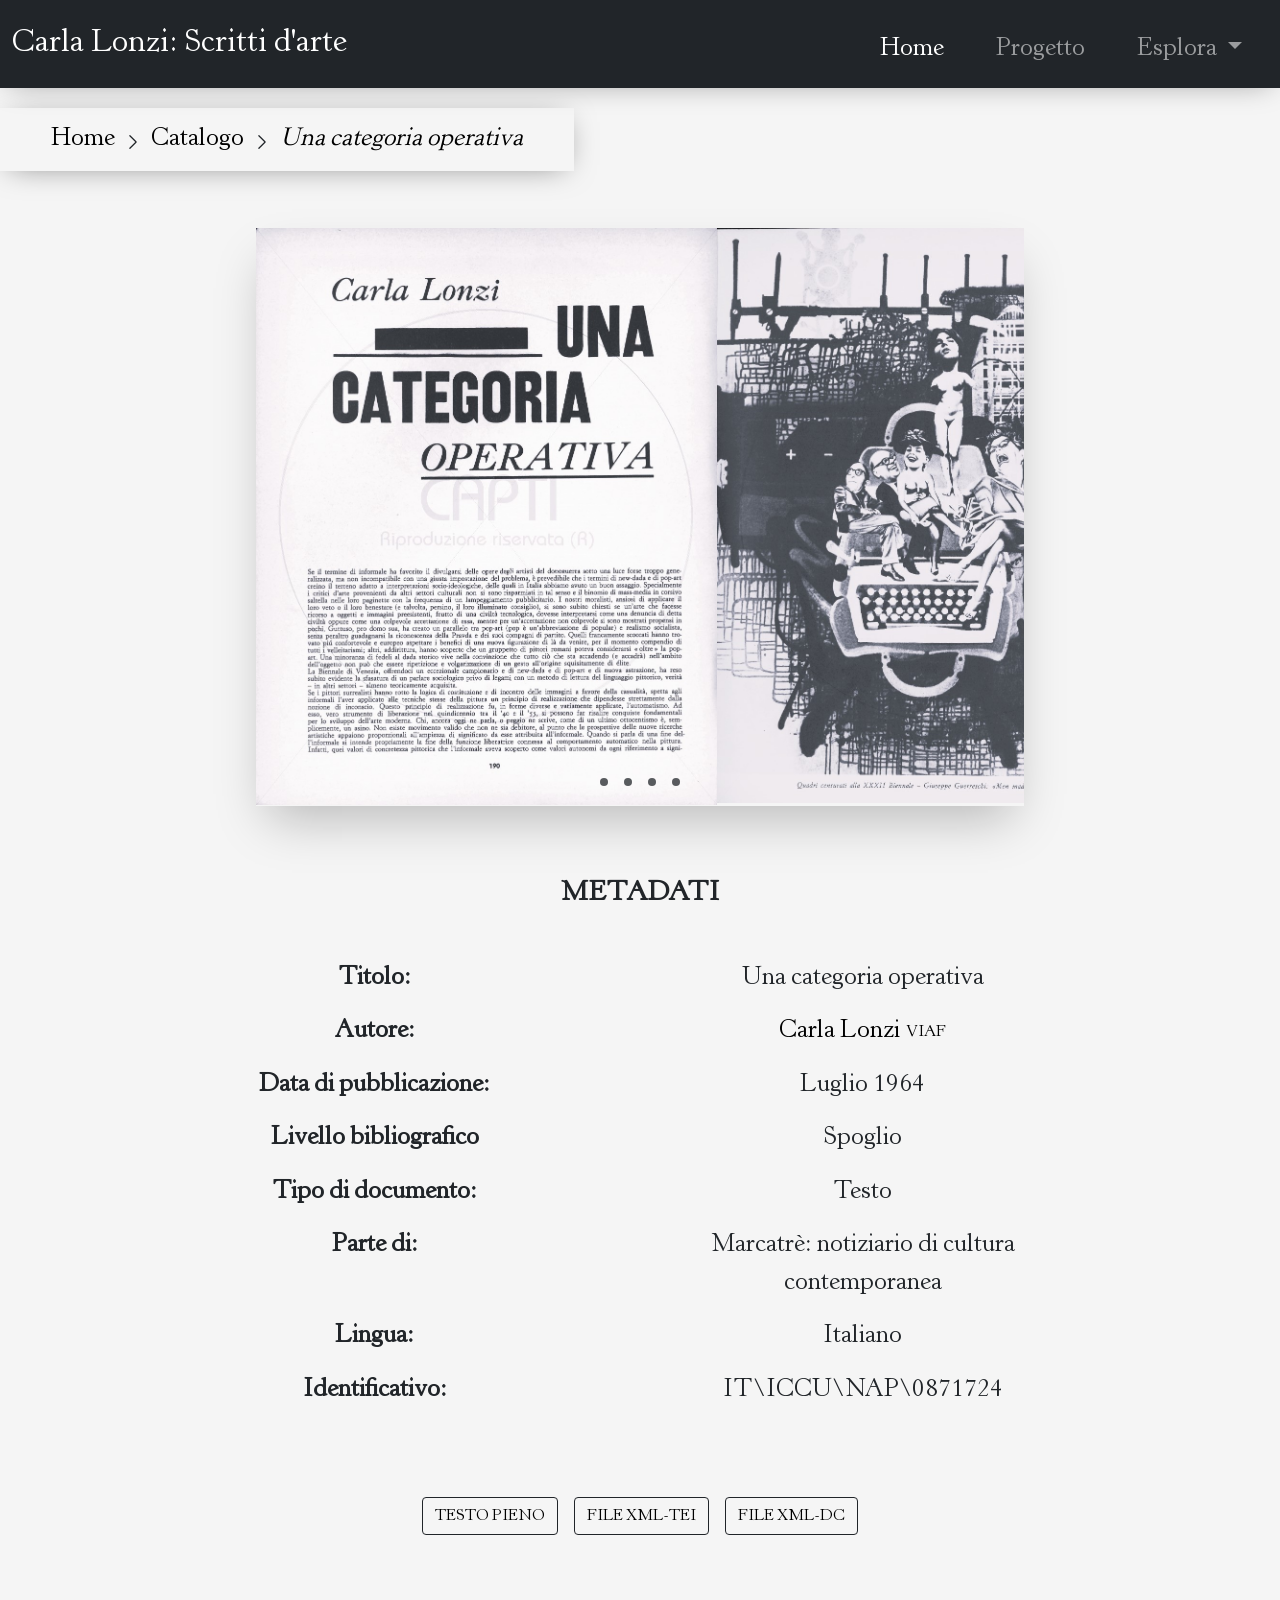
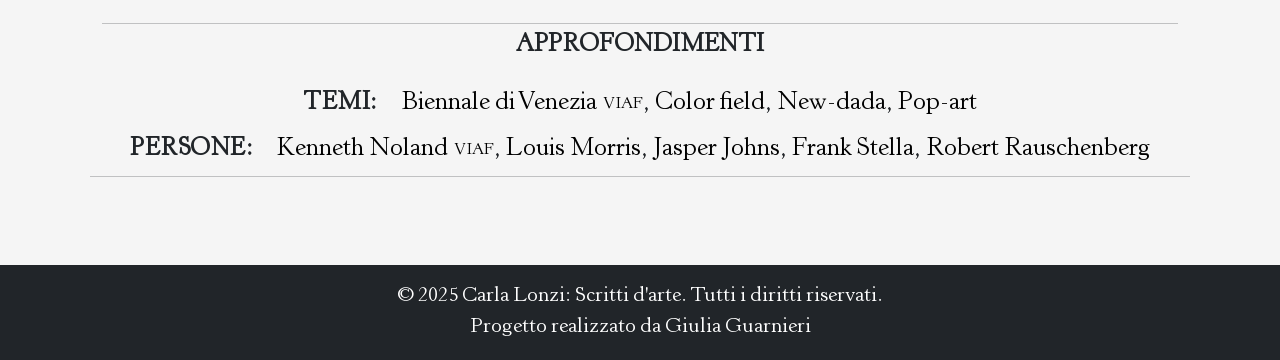
==== Item.html @ a20694e3 "Add files via upload" ====
<!doctype html>
<html lang="it">
  <head>
    
    <meta charset="utf-8">

    <link href="https://cdn.jsdelivr.net/npm/bootstrap@5.0.2/dist/css/bootstrap.min.css" rel="stylesheet" integrity="sha384-EVSTQN3/azprG1Anm3QDgpJLIm9Nao0Yz1ztcQTwFspd3yD65VohhpuuCOmLASjC" crossorigin="anonymous">
    <link rel="stylesheet" href="style.css">
    <link rel="stylesheet" href="https://cdnjs.cloudflare.com/ajax/libs/font-awesome/6.4.0/css/all.min.css">
   

    <title>Carla Lonzi: Scritti d'arte</title>
    
  </head>

  <body>
    
    <nav class="navbar navbar-expand-lg navbar-dark bg-dark">
      <div class="container-fluid">
        <a class="navbar-brand" href="index.html">Carla Lonzi: Scritti d'arte</a>
        <button class="navbar-toggler" type="button" data-bs-toggle="collapse" data-bs-target="#navbarSupportedContent" aria-controls="navbarSupportedContent" aria-expanded="false" aria-label="Toggle navigation">
          <span class="navbar-toggler-icon"></span>
        </button>
        <div class="collapse navbar-collapse" id="navbarSupportedContent">
          <ul class="navbar-nav ms-auto">
            <li class="nav-item">
              <a class="nav-link active" aria-current="page" href="Index.html">Home</a>
            </li>
            <li class="nav-item">
              <a class="nav-link" href="#">Progetto</a>
            </li>
            <li class="nav-item dropdown">
              <a class="nav-link dropdown-toggle" href="#" role="button" data-bs-toggle="dropdown" aria-expanded="false">
            Esplora
              </a>
              <ul class="dropdown-menu">
                <li><a class="dropdown-item" href="Catalogo.html">Catalogo</a></li>
                <li><a class="dropdown-item" href="#">Persone</a></li>
                <li><a class="dropdown-item" href="#">Temi</a></li>
              </ul>
            </li>
          </ul>
          
        </div>
      </div>
    </nav>

    <main>

        <section class="container-fluid1">

        <div class="breadcrumbs">
            <ul>
                <li>
                    <a href="Index.html">Home</a>
                </li>

                <li class="arrow">
                    <svg xmlns="http://www.w3.org/2000/svg" viewBox="0 0 24 24" fill="currentColor" class="size-6">
                    <path fill-rule="evenodd" d="M16.28 11.47a.75.75 0 0 1 0 1.06l-7.5 7.5a.75.75 0 0 1-1.06-1.06L14.69 12 7.72 5.03a.75.75 0 0 1 1.06-1.06l7.5 7.5Z" clip-rule="evenodd" />
                    </svg>
                </li>

                <li>
                    <a href="Catalogo.html">Catalogo</a>
                </li>

                <li class="arrow">
                    <svg xmlns="http://www.w3.org/2000/svg" viewBox="0 0 24 24" fill="currentColor" class="size-6">
                    <path fill-rule="evenodd" d="M16.28 11.47a.75.75 0 0 1 0 1.06l-7.5 7.5a.75.75 0 0 1-1.06-1.06L14.69 12 7.72 5.03a.75.75 0 0 1 1.06-1.06l7.5 7.5Z" clip-rule="evenodd" />
                    </svg>
                </li>

                <li>
                    <a href="#">Una categoria operativa</a>
                </li>

            </ul>
        </div>
        </section>

        

        <section class="container2">
            <div class="slider-wrapper2">
                <div class="slider2">
                    <img src="Immagini/Page190.jpg" id="slide-1">
                    <img src="Immagini/Page191.jpg" id="slide-2">
                    <img src="Immagini/Page192.jpg" id="slide-3">
                    <img src="Immagini/Page193.jpg" id="slide-4">
                </div>
           
        
                <div class="slider-nav2"> 
                    <a href="#slide-1"></a>
                    <a href="#slide-2"></a>
                    <a href="#slide-3"></a> 
                    <a href="#slide-4"></a> 
                </div>

            </div>
        </section>

        <section class="container text-center metadata-container">
          <div class="row">
            <div class="col-12 mb-4">
              <h3><strong>METADATI</strong></h3>
            </div>
          </div>
          <div class="row">
            <div class="col-md-4"><strong>Titolo:</strong></div>
            <div class="col-md-8">Una categoria operativa</div>
          </div>
          <div class="row mt-3">
            <div class="col-md-4"><strong>Autore:</strong></div>
            <div class="col-md-8" ><a href="http://viaf.org/viaf/79471825" target="_blank" title="VIAF ID: 79471825 (Personal)">Carla Lonzi<span class="align-text-bottom"> VIAF</span></a></div>
          </div>
          <div class="row mt-3">
            <div class="col-md-4"><strong>Data di pubblicazione:</strong></div>
            <div class="col-md-8">Luglio 1964</div>
          </div>
          <div class="row mt-3">
            <div class="col-md-4"><strong>Livello bibliografico</strong></div>
            <div class="col-md-8">Spoglio</div>
          </div>
          <div class="row mt-3">
            <div class="col-md-4"><strong>Tipo di documento:</strong></div>
            <div class="col-md-8">Testo</div>
          </div>
          <div class="row mt-3">
            <div class="col-md-4"><strong>Parte di:</strong></div>
            <div class="col-md-8">Marcatrè: notiziario di cultura contemporanea</div>
          </div>
          <div class="row mt-3">
            <div class="col-md-4"><strong>Lingua:</strong></div>
            <div class="col-md-8">Italiano</div>
          </div>
          <div class="row mt-3">
            <div class="col-md-4"><strong>Identificativo:</strong></div>
            <div class="col-md-8">IT\ICCU\NAP\0871724</div>
          </div>
        </section>

        <div class="text-center my-4 d-flex justify-content-center gap-3">
          <a href="#" class="btn metadata-btn" data-bs-toggle="modal" data-bs-target="#testoPienoModal">TESTO PIENO</a>
          <a href="file-tei.xml" class="btn metadata-btn" target="_blank">FILE XML-TEI</a>
          <a href="file-dc.xml" class="btn metadata-btn" target="_blank">FILE XML-DC</a>
        </div>

      </main>


      
      <aside class="horizontal-aside my-4">
        <div class="container">
          <hr>
          <h4 class="text-center mb-4">
            <strong>APPROFONDIMENTI</strong>
          </h4>
          <div class="row justify-content-center mb-2">
            <div class="col-auto"><strong>TEMI:</strong></div>
            <div class="col-auto">
              <a href="#" data-bs-toggle="modal" data-bs-target="#biennaleModal"><a href="http://viaf.org/viaf/148377715" target="_blank" title="VIAF ID: 148377715 (Personal)">Biennale di Venezia<span class="align-text-bottom"> VIAF</span></a>,
              <a href="#">Color field</a>, 
              <a href="#">New-dada</a>, 
              <a href="#">Pop-art</a>
            </div>
          </div>
          <div class="row justify-content-center mb-6">
            <div class="col-auto"><strong>PERSONE:</strong></div>
            <div class="col-auto">
              <a href="#" data-bs-toggle="modal" data-bs-target="#KennethNolandModal"><a href="http://viaf.org/viaf/284654" target="_blank" title="VIAF ID: 284654 (Personal)">Kenneth Noland<span class="align-text-bottom"> VIAF</span></a>, 
              <a href="#">Louis Morris</a>,
              <a href="#">Jasper Johns</a>,
              <a href="#">Frank Stella</a>,
              <a href="#">Robert Rauschenberg</a>
          </div>
          <hr>
      </div>
    </aside>


    <div class="modal fade" id="biennaleModal" tabindex="-1" aria-labelledby="biennaleModalLabel" aria-hidden="true">
      <div class="modal-dialog modal-dialog-centered">
        <div class="modal-content">
          <div class="modal-header">
            <h3 class="modal-title" id="biennaleModalLabel"><strong>Biennale di Venezia</strong></h3>
            <button type="button" class="btn-close" data-bs-dismiss="modal" aria-label="Chiudi"></button>
          </div>
          <div class="modal-body">
            <div class="card">
              <img src="Immagini/Biennale Venezia..webp" class="card-img-top" alt="Biennale di Venezia">
              <div class="card-body">
                <p class="card-text">L'Esposizione Internazionale d'Arte, o semplicemente Biennale d'arte di Venezia è una tra le più importanti e prestigiose manifestazioni internazionali d'arte contemporanea al mondo, ed è organizzata ogni due anni dalla Fondazione Biennale di Venezia.</p>
                <a class="button4" href="#">SCOPRI</a>
              </div>
            </div>
          </div>
        </div>
      </div>
    </div>

    <div class="modal fade" id="KennethNolandModal" tabindex="-1" aria-labelledby="KennethNolandModalLabel" aria-hidden="true">
      <div class="modal-dialog modal-dialog-centered">
        <div class="modal-content">
          <div class="modal-header">
            <h3 class="modal-title" id="KennethNolandModalLabel"><strong>Kenneth Noland</strong></h3>
            <button type="button" class="btn-close" data-bs-dismiss="modal" aria-label="Chiudi"></button>
          </div>
          <div class="modal-body">
            <div class="card">
              <img src="Immagini/Kenneth Noland..jpg" class="card-img-top" alt="Kenneth Noland">
              <div class="card-body">
                <p class="card-text">Kenneth Noland (Asheville, 10 aprile 1924 - Port Clyde, 5 gennaio 2010) è stato un pittore statunitense e uno dei principali esponenti del movimento artistico del Color field, assieme a Mark Rothko, Helen Frankenthaler e Barnett Newman.</p>
                <a class="button4" href="#">SCOPRI</a>
              </div>
            </div>
          </div>
        </div>
      </div>
    </div>
  
    <div class="modal fade" id="testoPienoModal" tabindex="-1" aria-labelledby="testoPienoModalLabel" aria-hidden="true">
      <div class="modal-dialog modal-dialog-centered modal-lg">
        <div class="modal-content">
          <div class="modal-header">
            <h3 class="modal-title" id="testoPienoModalLabel"><strong>Una categoria operativa</strong></h3>
            <button type="button" class="btn-close" data-bs-dismiss="modal" aria-label="Chiudi"></button>
          </div>
          <div class="modal-body">
            <div class="card">
              <div class="card-body">
                <p class="card-text">
                  Se il termine di informale ha favorito il divulgarsi delle opere degli artisti del dopoguerra sotto una luce forse troppo generalizzata, ma non incompatibile con una giusta impostazione del problema, è prevedibile che i termini di new-dada e di pop-art creino il terreno adatto a interpretazioni socio-ideologiche, delle quali in Italia abbiamo avuto un buon assaggio. Specialmente i critici d'arte provenienti da altri settori culturali non si sono risparmiati in tal senso e il binomio di mass-media in corsivo saltella nelle loro paginette con la frequenza di un lampeggiamento pubblicitario. I nostri moralisti, ansiosi di applicare il loro veto o il loro benestare (e talvolta, persino, il loro illuminato consiglio), si sono subito chiesti se un'arte che facesse ricorso a oggetti e immagini preesistenti, frutto di una civiltà tecnologica, dovesse interpretarsi come una denuncia di detta civiltà oppure come una colpevole accettazione di essa, mentre per un'accettazione non colpevole si sono mostrati propensi in pochi. Guttuso, pro domo sua, ha creato un parallelo tra pop-art (pop è l'abbreviazione di popular) e realismo socialista, senza peraltro guadagnarsi la riconoscenza della Pravda e dei suoi compagni di partito. Quelli francamente scocciati hanno trovato più confortevole e europeo aspettare i benefici di una nuova figurazione di là da venire, per il momento compendio di tutti i velleitarismi; altri, addirittura, hanno scoperto che un gruppetto di pittori romani poteva considerarsi « oltre» la pop- art. Una minoranza di fedeli al dada storico vive nella convinzione che tutto ciò che sta accadendo (e accadrà) nell'ambito dell'oggetto non può che essere ripetizione e volgarizzazione di un gesto all'origine squisitamente di élite.
                  La Biennale di Venezia, offrendoci un eccezionale campionario e di new-dada e di pop-art e di nuova astrazione, ha reso subito evidente la sfasatura di un parlare sociologico privo di legami con un metodo di lettura del linguaggio pittorico, verità in altri settori almeno teoricamente acquisita.
                  Se i pittori surrealisti hanno rotto la logica di costituzione e di incontro delle immagini a favore della casualità, spetta agli informali l'aver applicato alle tecniche stesse della pittura un principio di realizzazione che dipendesse strettamente dalla nozione di inconscio. Questo principio di realizzazione fu, in forme diverse e variamente applicate, l'automatismo. Ad esso, vero strumento di liberazione nel quindicennio tra il '40 e il '55, si possono far risalire conquiste fondamentali per lo sviluppo dell'arte moderna. Chi, ancora oggi ne parla, o peggio ne scrive, come di un ultimo ottocentismo è, semplicemente, asino. Non esiste movimento valido che non ne sia debitore, al punto che le prospettive delle nuove ricerche artistiche appaiono proporzionali all'ampiezza di significato da esse attribuita all'informale. Quando si parla di una fine dell'informale si intende propriamente la fine della funzione liberatrice connessa al comportamento automatico nella pittura. Infatti, quei valori di concretezza pittorica che l'informale aveva scoperto come valori autonomi da ogni riferimento a significati precostituiti, si pongono come lo sbocco di tutto un processo dell'arte moderna, un'acquisizione compiuta una volta per tutte e senza possibilità di reversione. Il raggiungimento di una pittura che si giustifica come attività umana specifica in grado di qualificare direttamente l'esperienza della vita sul piano della visione, ha tolto ogni ragione all'uso delle tecniche automatiche alle quali era affidato proprio il perseguimento di quello scopo. Le nuove generazioni di artisti si sono trovate cosí nella necessità di strutturare e ordinare una indeterminata libertà di azione pittorica, trasmessa come un lascito non perfezionabile dagli artisti precedenti. Ed è proprio dall'area informale, se non erro, con Michel Tapié, che diversi anni addietro è partita la consapevolezza di una tale operazione. La pop-art è un modo pragmatico, tipicamente americano, di rispondere a questa esigenza, peraltro non il solo poiché una nuova astrazione ottimamente rappresentata alla Biennale da Morris Louis e Kenneth Noland e da un giovane, Frank Stella, provvisoriamente sistemato tra i pittori d'oggetti, mostra tutt'un altro aspetto della situazione americana, tuttavia non incompatibile con la pop-art proprio a causa dell'accettazione comune delle conquiste dell'action painting. Ma se ci occupiamo particolarmente della pop-art, in questo articolo, è perché ci preme di metterne in evidenza gli elementi che la definiscono senza far ricorso preliminarmente a considerazioni di ordine socio-ideologico e perché, su questa base, si possa scindere quanto occorre la posizione della pop-art da quella del nouveau réalisme e del vecchio realismo socialista. Ci avverte Alan R. Solomon che la denominazione di new-dada risale a un settore della critica ostile al movimento capeggiato da Robert Rauschenberg e da Jasper Johns, né la cosa ci meraviglia. Infatti entrambi provengono chiaramente dall'espressionismo astratto, ma Rauschenberg, semmai, è in rapporto tramite Burri - con Schwitters, che fu un artista a fianco del dadaismo, per molti aspetti indipendente, per altri agli antipodi; quanto a Johns è, se non apparentemente, sostanzialmente immune da intenzioni del genere. La presenza dell'oggetto non deve trarre in inganno: il riferimento culturale c'è, è ovvio, ma lo spirito dell'operazione è capovolto rispetto a quello che ha originato il ready made. Infatti, mentre il gesto di Duchamp, trasferendo idealmente l'oggetto dal mondo della realtà a quello dell'arte, appare mosso da finalità distruttive nei confronti della categoria artistica, il gesto di Rauschenberg e di Johns, trasferendo tecnicamente l'oggetto dal mondo della realtà a quello della pittura, afferma inequivocabilmente la funzione rivelatrice e qualificatrice della pittura stessa. L'etichetta di new-dada, che invece si applica sovente alle opere del nouveau réalisme, tetramente immuni di valori pittorici e d'altra parte scontate come sfida all'arte, ha impedito di afferrare subito il senso di ciò che questi americani stavano facendo. Oggi è evidente che il loro atteggiamento non ha niente di dadaistico, non appartiene alla tematica di una « fine dell'arte », al contrario rappresenta un moto di fiducia pragmaticamente positivo nell'applicazione dei valori enucleati dall'informale. L'arte, nessuno è ben sicuro che non sia finita; la pittura, invece, continua.
                  Alla pop-art si è introdotti soprattutto attraverso l'opera di Johns. Mentre Rauschenberg rappresenta un caso importante quanto si vuole per l'utilizzazione di tanti materiali e il montaggio tipo « ritmo stesso delle cose », ma piú legato alla generazione dell'action painting che non sembri, Johns definisce chiaramente i termini nuovi dell'operazione. L'oggetto viene assunto, non come materiale umano carico di espressività (com'è ancora in Rauschenberg), ma come supporto neutro, obiettivo di un'esecuzione pittorica. Esso risolve un problema di scelte strutturali sul quale non sembra a Johns ragionevole affannarsi e contemporaneamente crea un impegno da mantenere, come un percorso obbligato in vista di un certo risultato. Sebbene si sia tentato di far passare le bandiere di Johns per chissà quale protesta o esorcisma, tutto ciò che si può dedurre dalla loro presenza è che sono oggetti la cui costituzione originaria appare intensamente riscattata dall'esecuzione pittorica. Concludendo, non è la presenza dell'oggetto che dà un significato alla pittura; al contrario è la pittura che conferisce valore umano agli oggetti adoperandosi alla loro rivelazione visiva.
                  Siamo lontano le mille miglia dalla pretesa di Guttuso di presentare la bambina ghirghisa col mazzo di fiori e l'oggetto della pop-art come due aspetti di una medesima esigenza di forme chiare, sicure, valide, tali da giustificare l'esercizio della pittura nei confronti della società. Altrimenti anche i quadri di Guttuso potrebbero aspirare alla qualifica di pop-art (nè l'avance è mancata) e cosí tanta vecchia pittura e scultura figurative. Sarebbe veramente assurdo se cervelli a cui una lunga sistematica opposizione ha tolto per sempre l'opportunità di funzionare, improvvisamente si trovassero alla pari con il frutto consequenziale di tutto quel lavorio del pensiero la cui validità hanno sempre confutato. Il fatto che oggi esista una pop-art deve anzi far riflettere sull'abisso che intercorre fra un'arte che si giustifica ancora col riferimento a una realtà intesa come valore obiet tivo e una pittura che si pone essa stessa come possibilità di riscatto degli oggetti sul piano del valore. Si prenda il caso di Jim Dine: la giustezza delle pareti e delle suppellettili della sua casa ci rivela non una presunta certezza ideologica di Dine sul mondo (che, d'altra parte, non potrebbe interessare, né la sua né quella di altri), ma la sua capacità di percorrere attivamente tutti gli stadi attraverso i quali un dato della realtà può diventare un dato di linguaggio, di cultura. Tralasciando, per il momento, il caso di Claes Oldenburg la cui peculiare invenzione di spazialità negli oggetti-segni, specialmente in quelli di vinyl, kapok, panno, gomma, ecc., esce dalle osservazioni a cui ci siamo attenuti, e il caso di John Chamberlain, non si capisce in base a quali criteri aggregato agli artisti pop, un punto di raro equilibrio mi sembra da segnalare nei quadri-fumetti di Lichtenstein, purtroppo assente dalla Biennale. Lichtenstein lavora proiettando a grandi dimensioni un determinato fumetto sulla tela e tracciandone i contorni; su questo schema, che egli rispetta meticolosamente, dipinge con la tecnica e nello stile del fumetto. L'artista interviene dunque soltanto nella sua veste di pittore portando alla massima coerenza, e perciò a livello umano e significante, una struttura di linguaggio che appartiene a una categoria di immagini simboliche convenzionali. Soffocato dalla pressione massiccia dei prodotti di un universo artificiale, tecnologico, l'uomo di massa rischia di rinunciare alla bellezza, di considerarla appannaggio di epoche trascorse, roba da musei, oppure di adattarsi a una versione mistificata di essa, ci dicono i sociologi stimolando le vocazioni dei soliti salvatori del mondo. Invece ecco che una generazione di artisti, fortunatamente immuni da moralismo, si accinge a un'operazione non di salvataggio, ma di riconoscimento. Grazie alla loro consapevolezza, dalle cose stesse, apparentemente inerti, abnormi, acefale, scaturisce una bellezza che è anche una scoperta della vitalità e della novità di un'esperienza collettiva. In questa operazione, la cui portata e durata è impossibile prevedere (mentre un pittore come Stella, saldando, per cosí dire, l'esperienza dell'oggetto proveniente da Johns alla ricerca di strutture astratte di luce-colore intrapresa da Noland, sembra aprire su nuove prospettive), il mondo moderno tenta per la prima volta una sua qualificazione a posteriori, ossia esplorando se stesso nelle forme dalle quali si trova - è un dato di fatto invaso e condizionato.
                  <br> CARLA LONZI (Luglio 1964)
                </p>
              </div>
            </div>
          </div>
        </div>
      </div>
    </div>

    <footer class="bg-dark text-white text-center py-3 mt-4">
      <p class="mb-0">&copy; 2025 Carla Lonzi: Scritti d'arte. Tutti i diritti riservati.</p>
      <p class="mb-0">Progetto realizzato da Giulia Guarnieri</p>
    </footer>

    
    
    
      <script src="javascript.js"></script>
      <script src="https://cdn.jsdelivr.net/npm/bootstrap@5.0.2/dist/js/bootstrap.bundle.min.js"></script>

    </body>
</html>
---- style.css ----
@font-face{
  font-family: "font_name";
  src: url(font_name.eot);
  src: local("font_name"), url(HorleyOldStyle.ttf) format("truetype");
}


html, body {
  max-width: 100%;
  overflow-x: hidden;
}

body{
  background-color: whitesmoke;
  font-family: "font_name";font-size: 25px;
  overflow-x: hidden;
  max-width: 100vw;
  box-sizing: border-box;
}

.hero-image{
  background-image: url("Immagini/Carla Lonzi.jpg");
  min-height: 630px;
  background-position: center;
  background-repeat: no-repeat;
  background-size: cover;
  position: relative;
  margin-top: 0;
}


.navbar-brand{
  font-size: xx-large;
}
.dropdown-menu {
  text-align: center;
  max-width: 200px;
  left: 50% !important;
  right: auto !important;
  transform: translateX(-50%) !important;
}

.dropdown-menu li:first-child {
  margin-left: 10px;
}

.dropdown-menu li:last-child {
  margin-right: 30px; 
}

.input{
  background-color: whitesmoke;
}
.button{
  background-color: whitesmoke;
}



.section-title{
    padding: 30px 0;
    margin-top: 15px;
    margin-bottom: 0.5px;
    position: relative;
}

.section-title h3{
    font-size: 32px;
    font-weight: 700;
    text-align: center;
    text-transform: uppercase;
    margin-bottom: 20px;
    padding-bottom: 0;
    position: relative;
    z-index: 2;
}

.section-title p {
    margin-top: 30px;
    margin-bottom: 0;
    position: relative;
    z-index: 2;
}


.container{
  padding: 2rem;
}

.slider-wrapper{
  position: relative;
  max-width: 48rem;
  margin: 0 auto;
  margin-top: -15px;
}

.slider{
  display: flex;
  aspect-ratio: 16/9;
  overflow-x: auto;
  scroll-snap-type: x mandatory;
  scroll-behavior: smooth;
  box-shadow: 0 1.5rem 3rem -0.75rem hsla(0, 0%, 0%, 0.25);
  border: 0.5rem;
  scrollbar-width: none;
}

.slider::-webkit-scrollbar {
  display: none; 
}

.slider img{
  flex: 1 0 100%;
  scroll-snap-align: start;
  object-fit: cover;
  object-position: center 20%;
  width: 100%;
  height: 100%;
}

.slider img:first-child {
  object-position: center 100%; 
}

.slider img:nth-child(2) {
  object-position: center 70%;
}

.slider-nav{
  display: flex;
  column-gap: 1rem;
  position: absolute;
  bottom: 1.25rem;
  left: 50%;
  transform: translateX(-50%);
  z-index: 1;
}

.slider-nav a{
  width: 0.5rem;
  height: 0.5rem;
  cursor: pointer;
  border-radius: 50%;
  background-color: whitesmoke;
  opacity: 0.75;
  transition: opacity ease 0.25s;
}

.slider-nav a:hover{
  opacity: 1;
}

.esplora{
  margin-top: 20px;
}

.esplora-cards{
  display: flex;
  gap: 10px;
  margin-top: 30px;
  margin-bottom: 30px;
}

.esplora-card {
  flex: 1 1 0;
  min-width: 0;
}

.esplora-card-left {
  margin-left: 20px;
}
.esplora-card-right {
  margin-right: 20px;
}

.fluid-row {
  display: flex;
  gap: 10px; 
  align-items: flex-start;
  max-width: 50%;
}

.container-fluid1{
  margin-top: 20px;     
  margin-left: 0;     
  margin-right: auto;      
  width: 50%;            
}

.breadcrumbs ul svg{
  width: 20px;
  vertical-align: middle;
}

.breadcrumbs{
  padding: 10px 48px;
  box-shadow: 0 4px 30px -10px rgba(0, 0, 0, 0.5);
  width: fit-content;
}

.breadcrumbs ul{
  list-style: none;
  display: flex;
  align-items: center;
  gap: 10px;
  padding: 0;
  margin: 3px;
  gap: 8px;
}

.breadcrumbs ul li a{

  text-decoration: none;
  color: black;
  font-size: 25px;
}

.breadcrumbs ul li a:hover{
  text-decoration: underline;
}

.breadcrumbs ul li:last-child a{
  font-style: italic;
}

.breadcrumbs ul li.arrow svg{
  width: 20px;
}
  
.container-fluid2{
  margin-top: 20px;
  margin-left: 90px;
  margin-right: 20px;
  width: fit-content;
}


.container-fluid2 ul li a{
  text-decoration: none;
  color: black;
}


nav{
  display: flex;
  align-items: flex-start;
  box-shadow: 0 4px 30px -10px rgba(0, 0, 0, 0.4);
}

nav ul{
  list-style: none;
  display: flex;
  justify-content: flex-start;
}

nav ul li{
  margin: 0 15px;
  font-size: 25px;
  padding: 15px 3px 3px;
  text-align: flex-start;
}

nav ul li:first-child {
  margin-left: -10px;
}

nav ul li a{
  padding: 3px;
}

nav ul li a:hover{
  text-decoration: underline;

}

.nav-search-row {
  display: flex;
  align-items: center;
  gap: 30px; 
}

.nav-search-row nav ul li {
  display: flex;
  align-items: center;
  margin-top: 10px;
  padding: 0 5px;
  height: 45px; 
  gap: 8px;
}

.nav-search-row .dropdown-toggle {
  padding-top: 0;
  padding-bottom: 0;
  height: 100%;
  display: flex;
  align-items: center;
}

.nav-search-row .dropdown-menu {
  text-align: left;
}


.nav-search-row .dropdown-menu li:first-child {
  margin-left: 13px;
}

.search-container input[type="text"] {
  width: 170px;      
  font-size: 18px;   
  padding: 6px 10px;
  border: 1px solid rgb(33, 37, 41);
  }

.search-container button {
  font-size: 18px;
  padding: 6px 12px;
  border: 0.5px solid rgb(33, 37, 41);
}

.search-container button:hover {
  background-color: lightgray;
  }

.search-container form {
  display: flex;
  align-items: center;
  gap: 0;
}

.items-wrapper {
  display: flex;
  flex-wrap: wrap;
  gap: 24px;
  margin-top: 40px; 
}

.items {
  display: flex;
  flex-direction: column;
  justify-content: flex-start; 
  align-items: center;
  width: 250px;         
  min-height: 400px;    
  padding: 10px;
  box-sizing: border-box;
  cursor: pointer;
}

.item_img img {
  width: 100%;
  height: 320px;
  object-fit: cover;
}

.content {
  width: 100%;
  text-align: center;
  margin-top: 16px; 
  flex: 1;          
  display: flex;
  flex-direction: column;
  justify-content: flex-start;
  align-items: center;
}

.title{
  font-size: 25px;
  font-weight: bold;
}

.release.date, .publication{
  font-size: 20px;
}

.category{
  font-size: 14px;
  text-transform: uppercase;
}

.button3{
  font-size: 13px;
  color: black;
  text-decoration: none;
  padding: 6px 12px;
  border-radius: 4px; 
  border: 1px solid rgb(33, 37, 41);
}

.button3:hover {
  color: black;
  background-color: lightgray;
}

.container2{
 margin-top: 40px;
 padding: 2rem;
}

.slider-wrapper2{
  position: relative;
  max-width: 48rem;
  margin: 0 auto;
  margin-top: -15px;
}

.slider2 {
  display: flex;
  overflow-x: auto;         
  scroll-snap-type: x mandatory; 
  scroll-behavior: smooth;   
  box-shadow: 0 1.5rem 3rem -0.75rem hsla(0, 0%, 0%, 0.25);
  border: 0.5rem;
  scrollbar-width: none;  
}   

.slider2 img {
  flex: 1 0 auto;           
  width: 60%;              
  height: 50%;             
  object-fit: cover;      
  scroll-snap-align: start;
}

.slider-nav2 {
  display: flex;
  column-gap: 1rem;
  position: absolute;
  bottom: 1.25rem;
  left: 50%;
  transform: translateX(-50%);
  z-index: 1;
}

.slider-nav2 a {
  display: inline-block;
  width: 0.5rem;
  height: 0.5rem;
  cursor: pointer;
  border-radius: 50%;
  background: rgb(33, 37, 41);
  opacity: 0.75;
  transition: opacity ease 0.25s;
}


.slider-nav2 a:hover{
  opacity: 1;
}

.metadata-container {
  max-width: 900px;      
  width: 100%;           
  margin: 0 auto;        
  padding: 4rem;       
}

.metadata-container .row:first-child {
  margin-top: -1.5rem;
  margin-bottom: 1rem; 
}


.metadata-container .col-md-8 {
  padding-left: 12rem;
}


.metadata-container a {
  color: black;
  text-decoration: none;
} 

.metadata-container a:hover {
  text-decoration: underline;
} 

.metadata-container .align-text-bottom {
  font-size: 1rem; 
  margin-left: 4px; 
}

.metadata-btn {
  font-size: 16px;
  color: black;
  text-decoration: none;
  padding: 6px 12px;
  border-radius: 4px; 
  border: 1px solid rgb(33, 37, 41);
}

.metadata-btn:hover {
  color: black;
  background-color: lightgray;
}

.horizontal-aside {
  border-radius: 3px;
  padding: 1.5rem 0.5rem;
}

.horizontal-aside hr {
  margin: 0.5rem 0;
}

.horizontal-aside .row {
  align-items: center;
  justify-content: center;
}

.horizontal-aside strong {
  font-weight: 600;
}

.horizontal-aside a {
  color: black;
  text-decoration: none;
}

.horizontal-aside a:hover {
  color: black;
  text-decoration: underline;
}

.horizontal-aside .align-text-bottom {
  font-size: 1rem; 
  margin-left: 4px; 
} 

.horizontal-aside .row strong {
  font-size: 1.5rem; 
  letter-spacing: 0.5px;
}

#testoPienoModal .card-text {
  font-size: 1rem; 
}

#biennaleModal .card-text {
  font-size: 1.2rem; 
}


#biennaleModal .button4 {
  font-size: 16px;
  color: black;
  text-decoration: none;
  padding: 6px 12px;
  border-radius: 4px; 
  border: 1px solid rgb(33, 37, 41);
  
}

#biennaleModal .button4:hover {
  color: black;
  background-color: lightgray;
}

#KennethNolandModal .card-text {
  font-size: 1.2rem; 
}

#KennethNolandModal .button4 {
  font-size: 16px;
  color: black;
  text-decoration: none;
  padding: 6px 12px;
  border-radius: 4px; 
  border: 1px solid rgb(33, 37, 41);
  
}

#KennethNolandModal .button4:hover {
  color: black;
  background-color: lightgray;
} 


footer {
  font-size: 1.3rem; 
}

.footer-index {
  margin-top: 9rem;
}
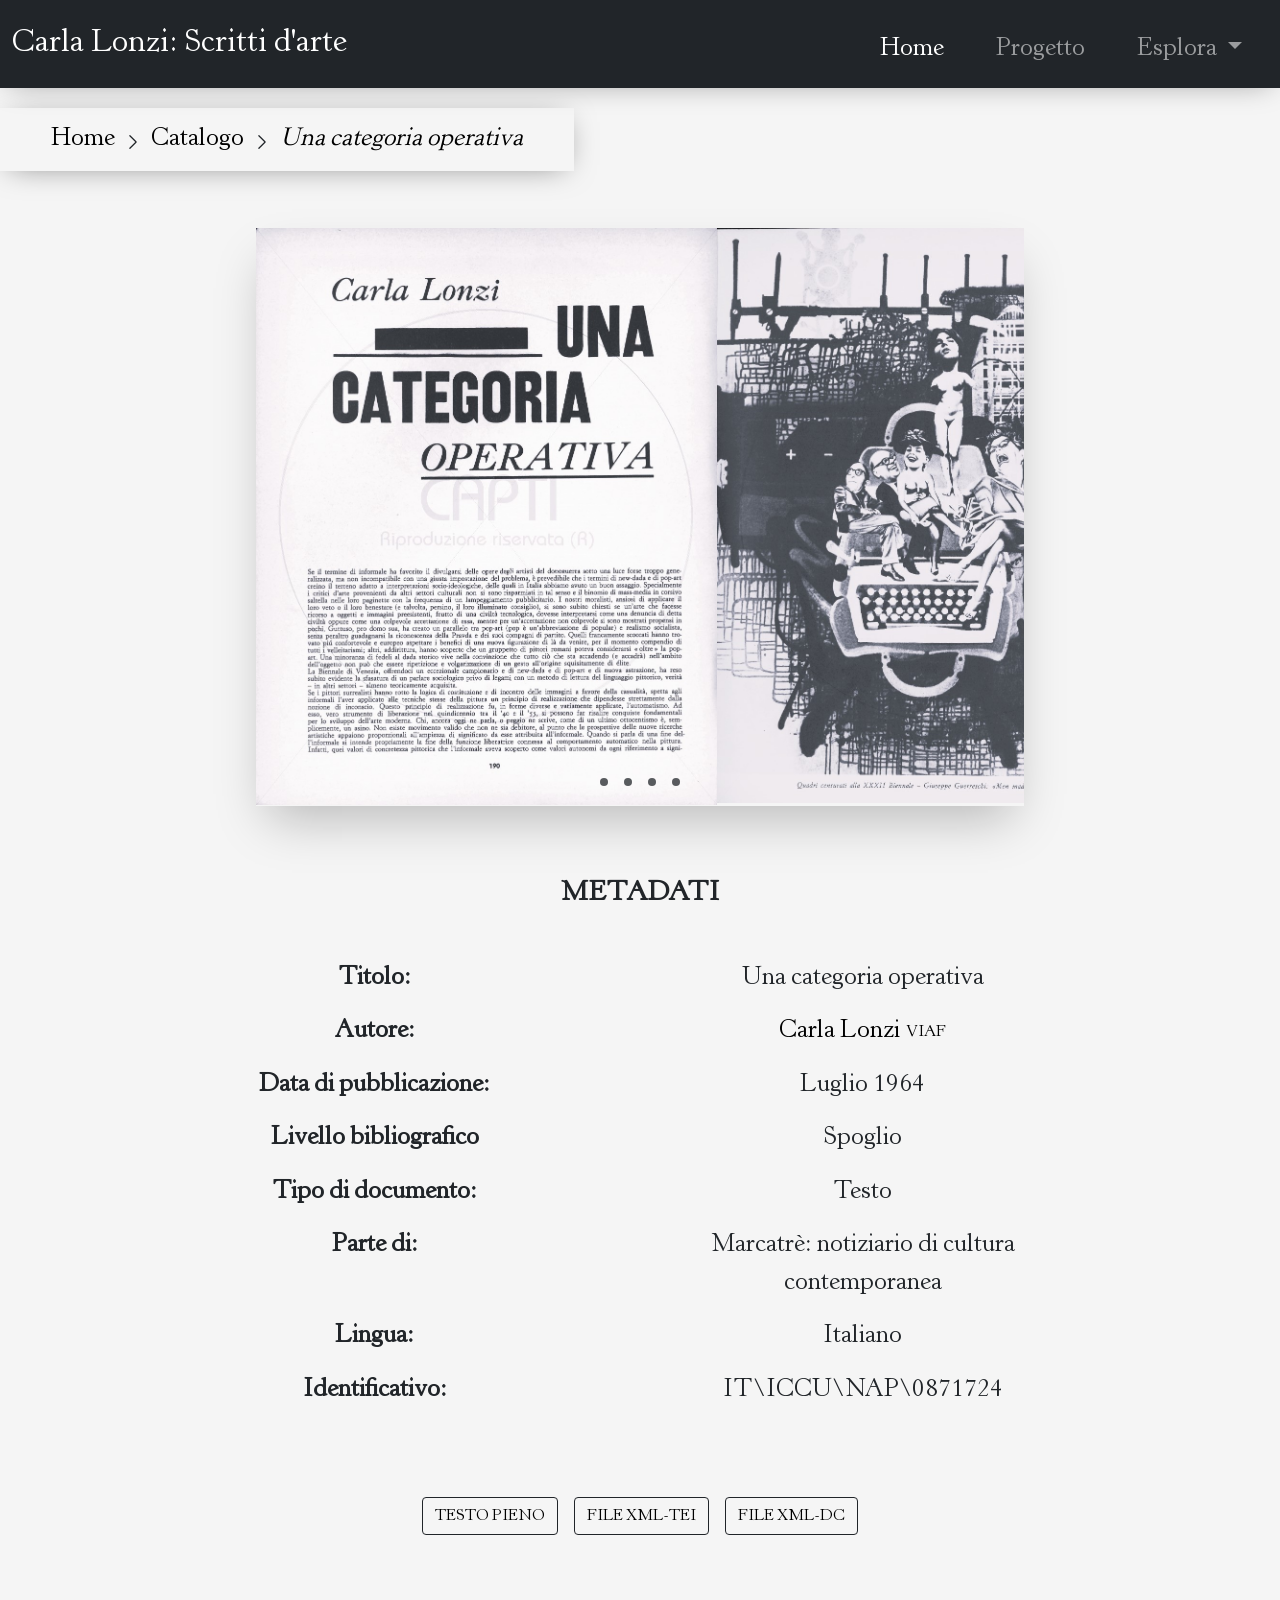
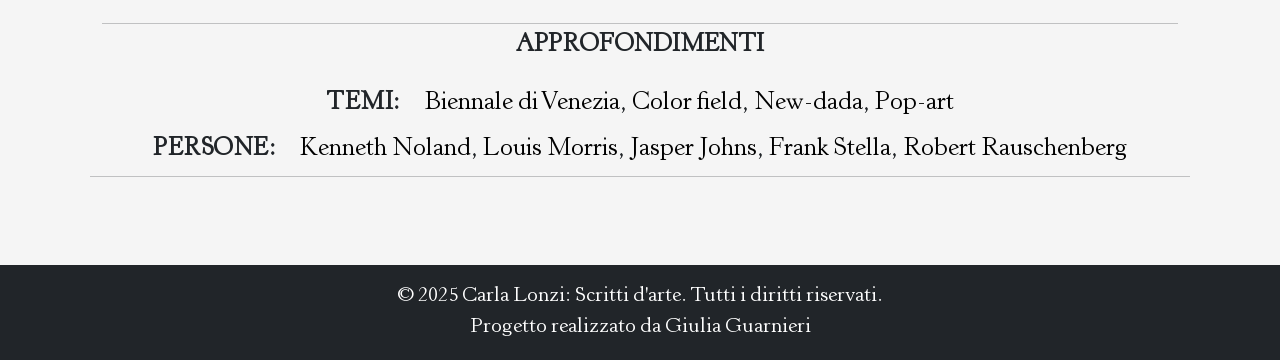
==== commit 672bd4a6: "Add files via upload" ====
--- a/Item.html
+++ b/Item.html
@@ -160,7 +160,7 @@
           <div class="row justify-content-center mb-2">
             <div class="col-auto"><strong>TEMI:</strong></div>
             <div class="col-auto">
-              <a href="#" data-bs-toggle="modal" data-bs-target="#biennaleModal"><a href="http://viaf.org/viaf/148377715" target="_blank" title="VIAF ID: 148377715 (Personal)">Biennale di Venezia<span class="align-text-bottom"> VIAF</span></a>,
+              <a href="#" data-bs-toggle="modal" data-bs-target="#biennaleModal">Biennale di Venezia</a>,
               <a href="#">Color field</a>, 
               <a href="#">New-dada</a>, 
               <a href="#">Pop-art</a>
@@ -169,7 +169,7 @@
           <div class="row justify-content-center mb-6">
             <div class="col-auto"><strong>PERSONE:</strong></div>
             <div class="col-auto">
-              <a href="#" data-bs-toggle="modal" data-bs-target="#KennethNolandModal"><a href="http://viaf.org/viaf/284654" target="_blank" title="VIAF ID: 284654 (Personal)">Kenneth Noland<span class="align-text-bottom"> VIAF</span></a>, 
+              <a href="#" data-bs-toggle="modal" data-bs-target="#KennethNolandModal">Kenneth Noland</a>, 
               <a href="#">Louis Morris</a>,
               <a href="#">Jasper Johns</a>,
               <a href="#">Frank Stella</a>,
